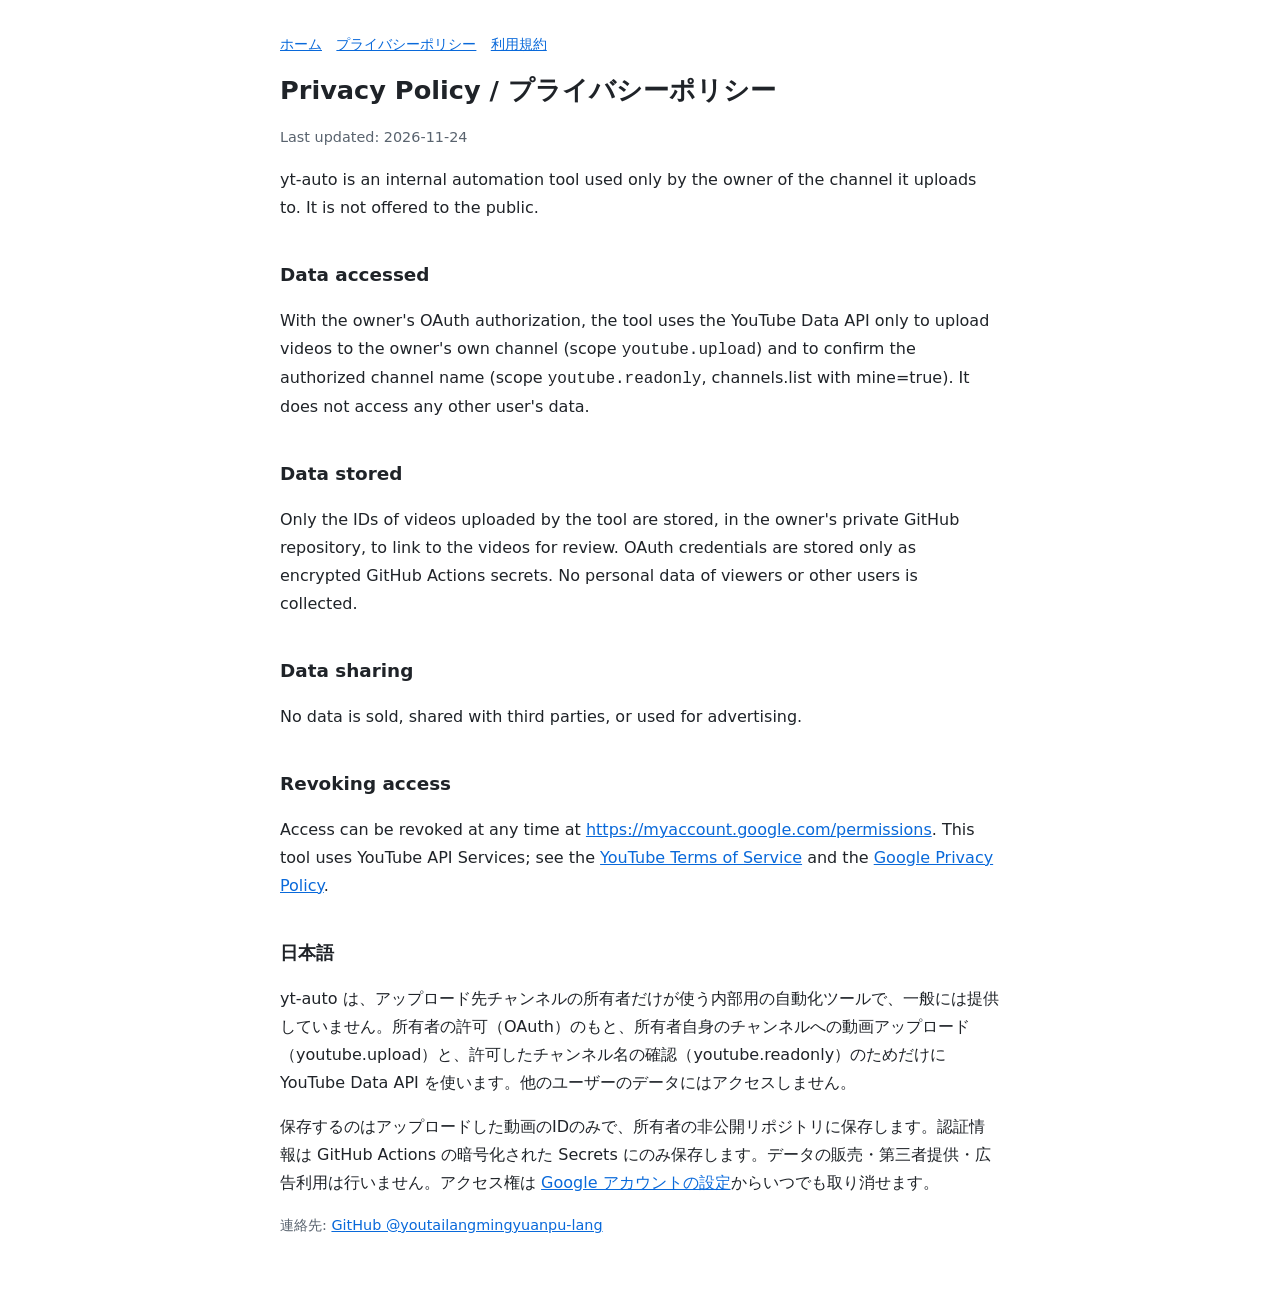
==== privacy.html @ 1382c94e "Add homepage, privacy policy and terms for yt-auto Co-Authored-By: Claude Opus 5.5 <noreply@anthropi" ====
<!doctype html><html lang="ja"><head><meta charset="utf-8"><meta name="viewport" content="width=device-width,initial-scale=1"><link rel="stylesheet" href="style.css"><title>Privacy Policy — yt-auto</title></head><body><main><nav class="muted"><a href="./">ホーム</a><a href="privacy.html">プライバシーポリシー</a><a href="terms.html">利用規約</a></nav>
<h1>Privacy Policy / プライバシーポリシー</h1>
<p class="muted">Last updated: 2026-11-24</p>
<p lang="en">yt-auto is an internal automation tool used only by the owner of the channel it uploads to. It is not offered to the public.</p>
<h2 lang="en">Data accessed</h2>
<p lang="en">With the owner's OAuth authorization, the tool uses the YouTube Data API only to upload videos to the owner's own channel (scope <code>youtube.upload</code>) and to confirm the authorized channel name (scope <code>youtube.readonly</code>, channels.list with mine=true). It does not access any other user's data.</p>
<h2 lang="en">Data stored</h2>
<p lang="en">Only the IDs of videos uploaded by the tool are stored, in the owner's private GitHub repository, to link to the videos for review. OAuth credentials are stored only as encrypted GitHub Actions secrets. No personal data of viewers or other users is collected.</p>
<h2 lang="en">Data sharing</h2>
<p lang="en">No data is sold, shared with third parties, or used for advertising.</p>
<h2 lang="en">Revoking access</h2>
<p lang="en">Access can be revoked at any time at <a href="https://myaccount.google.com/permissions">https://myaccount.google.com/permissions</a>. This tool uses YouTube API Services; see the <a href="https://www.youtube.com/t/terms">YouTube Terms of Service</a> and the <a href="https://policies.google.com/privacy">Google Privacy Policy</a>.</p>
<h2>日本語</h2>
<p>yt-auto は、アップロード先チャンネルの所有者だけが使う内部用の自動化ツールで、一般には提供していません。所有者の許可（OAuth）のもと、所有者自身のチャンネルへの動画アップロード（youtube.upload）と、許可したチャンネル名の確認（youtube.readonly）のためだけに YouTube Data API を使います。他のユーザーのデータにはアクセスしません。</p>
<p>保存するのはアップロードした動画のIDのみで、所有者の非公開リポジトリに保存します。認証情報は GitHub Actions の暗号化された Secrets にのみ保存します。データの販売・第三者提供・広告利用は行いません。アクセス権は <a href="https://myaccount.google.com/permissions">Google アカウントの設定</a>からいつでも取り消せます。</p>
<p class="muted">連絡先: <a href="https://github.com/youtailangmingyuanpu-lang">GitHub @youtailangmingyuanpu-lang</a></p></main></body></html>
---- style.css ----
:root{--bg:#fff;--fg:#1f2328;--muted:#59636e;--link:#0969da}
@media (prefers-color-scheme:dark){:root{--bg:#0d1117;--fg:#e6edf3;--muted:#9198a1;--link:#4493f8}}
body{margin:0;background:var(--bg);color:var(--fg);font:16px/1.75 system-ui,-apple-system,"Hiragino Sans","Noto Sans JP",sans-serif}
main{max-width:720px;margin:0 auto;padding:32px 16px 64px}
h1{font-size:1.6rem;line-height:1.3}h2{font-size:1.15rem;margin-top:2em}
a{color:var(--link)}.muted{color:var(--muted);font-size:.9rem}
nav a{margin-right:1em}
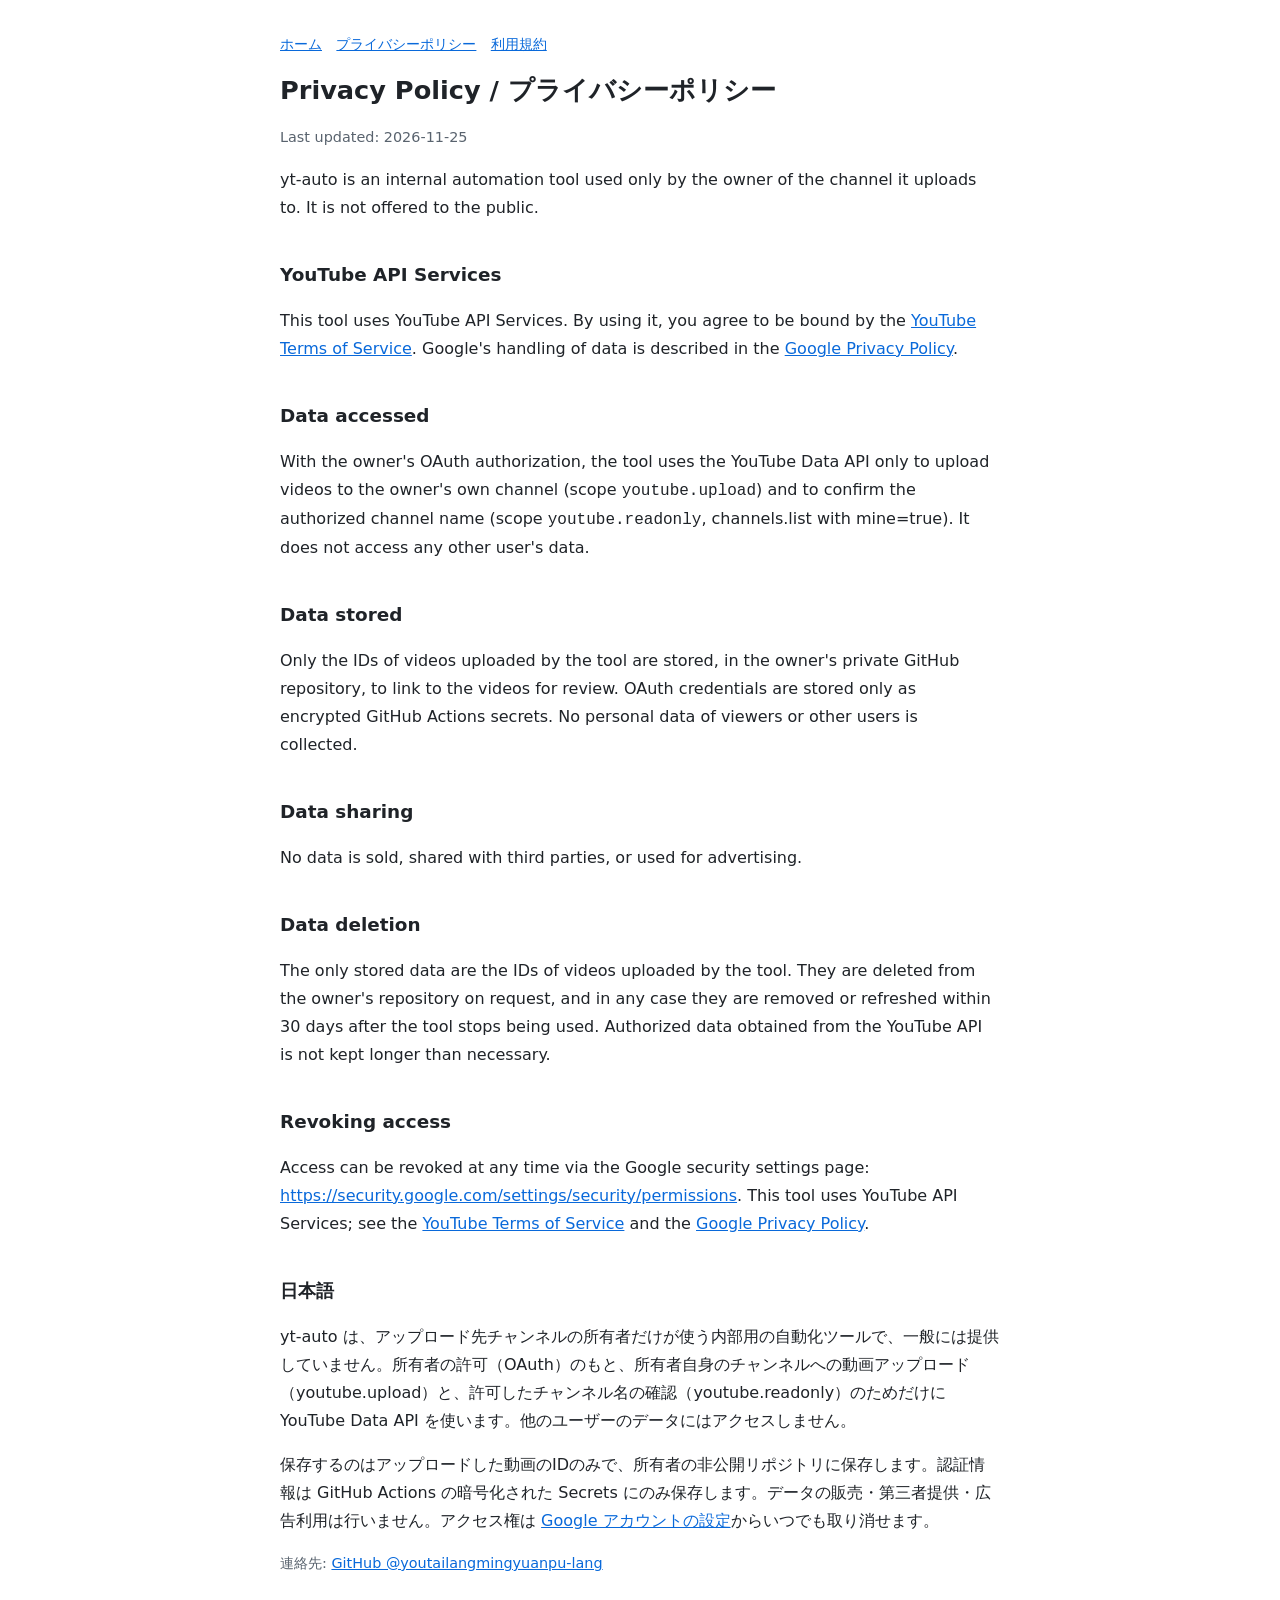
==== commit cb881135: "Add YouTube API Services notices, data deletion and revocation details Co-Authored-By: Claude Opus 5" ====
--- a/privacy.html
+++ b/privacy.html
@@ -1,15 +1,19 @@
 <!doctype html><html lang="ja"><head><meta charset="utf-8"><meta name="viewport" content="width=device-width,initial-scale=1"><link rel="stylesheet" href="style.css"><title>Privacy Policy — yt-auto</title></head><body><main><nav class="muted"><a href="./">ホーム</a><a href="privacy.html">プライバシーポリシー</a><a href="terms.html">利用規約</a></nav>
 <h1>Privacy Policy / プライバシーポリシー</h1>
-<p class="muted">Last updated: 2026-11-24</p>
+<p class="muted">Last updated: 2026-11-25</p>
 <p lang="en">yt-auto is an internal automation tool used only by the owner of the channel it uploads to. It is not offered to the public.</p>
+<h2 lang="en">YouTube API Services</h2>
+<p lang="en">This tool uses YouTube API Services. By using it, you agree to be bound by the <a href="https://www.youtube.com/t/terms">YouTube Terms of Service</a>. Google's handling of data is described in the <a href="https://policies.google.com/privacy">Google Privacy Policy</a>.</p>
 <h2 lang="en">Data accessed</h2>
 <p lang="en">With the owner's OAuth authorization, the tool uses the YouTube Data API only to upload videos to the owner's own channel (scope <code>youtube.upload</code>) and to confirm the authorized channel name (scope <code>youtube.readonly</code>, channels.list with mine=true). It does not access any other user's data.</p>
 <h2 lang="en">Data stored</h2>
 <p lang="en">Only the IDs of videos uploaded by the tool are stored, in the owner's private GitHub repository, to link to the videos for review. OAuth credentials are stored only as encrypted GitHub Actions secrets. No personal data of viewers or other users is collected.</p>
 <h2 lang="en">Data sharing</h2>
 <p lang="en">No data is sold, shared with third parties, or used for advertising.</p>
+<h2 lang="en">Data deletion</h2>
+<p lang="en">The only stored data are the IDs of videos uploaded by the tool. They are deleted from the owner's repository on request, and in any case they are removed or refreshed within 30 days after the tool stops being used. Authorized data obtained from the YouTube API is not kept longer than necessary.</p>
 <h2 lang="en">Revoking access</h2>
-<p lang="en">Access can be revoked at any time at <a href="https://myaccount.google.com/permissions">https://myaccount.google.com/permissions</a>. This tool uses YouTube API Services; see the <a href="https://www.youtube.com/t/terms">YouTube Terms of Service</a> and the <a href="https://policies.google.com/privacy">Google Privacy Policy</a>.</p>
+<p lang="en">Access can be revoked at any time via the Google security settings page: <a href="https://security.google.com/settings/security/permissions">https://security.google.com/settings/security/permissions</a>. This tool uses YouTube API Services; see the <a href="https://www.youtube.com/t/terms">YouTube Terms of Service</a> and the <a href="https://policies.google.com/privacy">Google Privacy Policy</a>.</p>
 <h2>日本語</h2>
 <p>yt-auto は、アップロード先チャンネルの所有者だけが使う内部用の自動化ツールで、一般には提供していません。所有者の許可（OAuth）のもと、所有者自身のチャンネルへの動画アップロード（youtube.upload）と、許可したチャンネル名の確認（youtube.readonly）のためだけに YouTube Data API を使います。他のユーザーのデータにはアクセスしません。</p>
 <p>保存するのはアップロードした動画のIDのみで、所有者の非公開リポジトリに保存します。認証情報は GitHub Actions の暗号化された Secrets にのみ保存します。データの販売・第三者提供・広告利用は行いません。アクセス権は <a href="https://myaccount.google.com/permissions">Google アカウントの設定</a>からいつでも取り消せます。</p>
